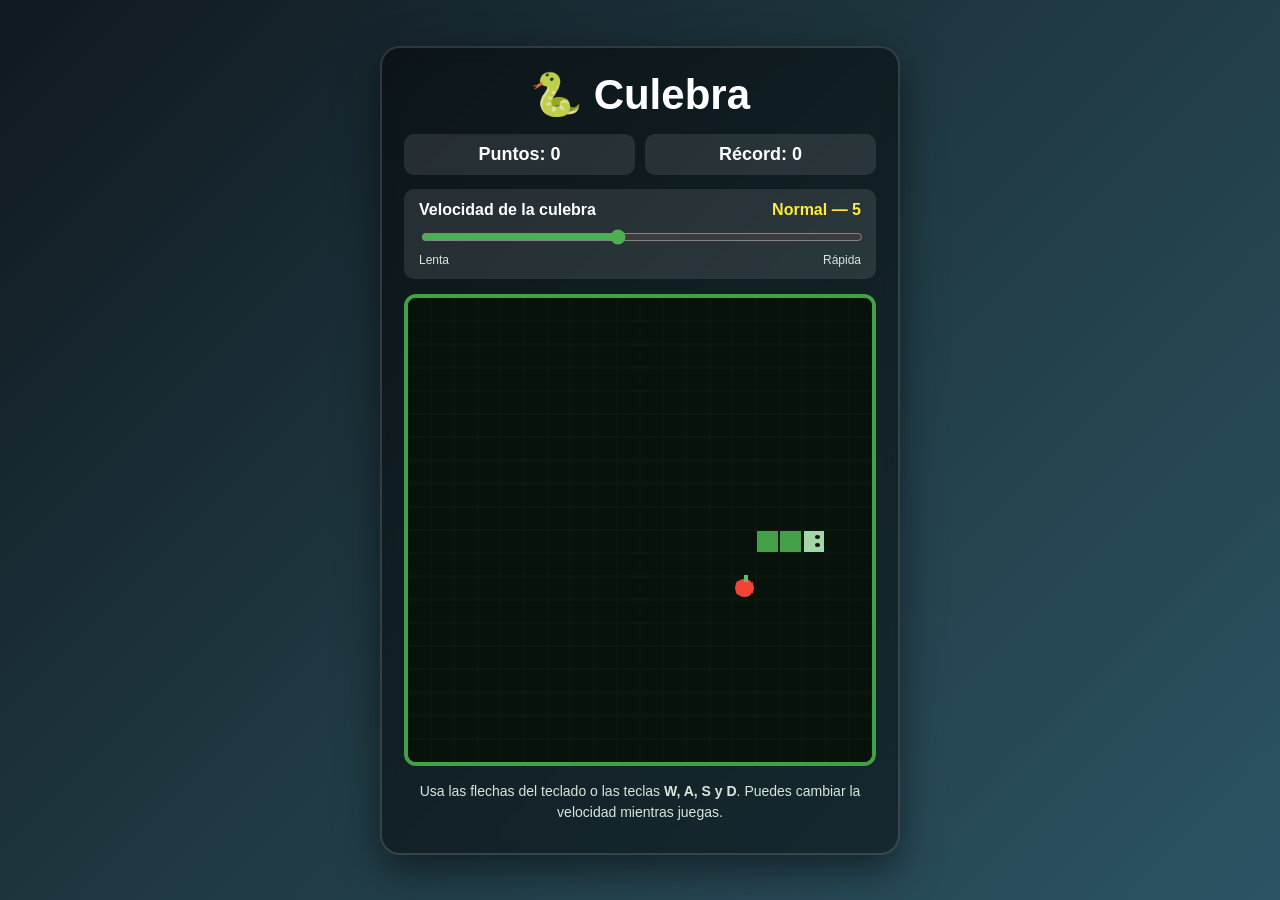
==== culebra/index.html @ 9e783296 "prueba2" ====
<!DOCTYPE html>
<html lang="es">
<head>
  <meta charset="UTF-8">
  <meta name="viewport" content="width=device-width, initial-scale=1.0">

  <title>Juego de la Culebra</title>

  <style>
    * {
      box-sizing: border-box;
    }

    body {
      margin: 0;
      min-height: 100vh;
      display: flex;
      justify-content: center;
      align-items: center;
      padding: 20px;
      font-family: Arial, Helvetica, sans-serif;
      color: white;
      background: linear-gradient(135deg, #101820, #203a43, #2c5364);
    }

    .juego {
      width: min(95vw, 520px);
      padding: 22px;
      text-align: center;
      background: rgba(0, 0, 0, 0.45);
      border: 2px solid rgba(255, 255, 255, 0.15);
      border-radius: 20px;
      box-shadow: 0 15px 40px rgba(0, 0, 0, 0.5);
      backdrop-filter: blur(8px);
    }

    h1 {
      margin: 0 0 15px;
      font-size: clamp(28px, 6vw, 42px);
    }

    .informacion {
      display: flex;
      justify-content: space-between;
      gap: 10px;
      margin-bottom: 14px;
    }

    .marcador {
      flex: 1;
      padding: 10px;
      font-size: 18px;
      font-weight: bold;
      background: rgba(255, 255, 255, 0.1);
      border-radius: 10px;
    }

    /* Control de velocidad */

    .control-velocidad {
      margin-bottom: 15px;
      padding: 12px 15px;
      text-align: left;
      background: rgba(255, 255, 255, 0.1);
      border-radius: 10px;
    }

    .control-velocidad label {
      display: flex;
      justify-content: space-between;
      margin-bottom: 8px;
      font-weight: bold;
    }

    #textoVelocidad {
      color: #ffeb3b;
    }

    #velocidad {
      width: 100%;
      cursor: pointer;
      accent-color: #4caf50;
    }

    .niveles-velocidad {
      display: flex;
      justify-content: space-between;
      margin-top: 4px;
      color: #d7e5db;
      font-size: 12px;
    }

    .tablero-contenedor {
      position: relative;
      width: 100%;
      aspect-ratio: 1 / 1;
    }

    canvas {
      width: 100%;
      height: 100%;
      display: block;
      background-color: #07120b;
      border: 4px solid #43a047;
      border-radius: 12px;
      image-rendering: pixelated;
      touch-action: none;
    }

    .mensaje {
      position: absolute;
      inset: 0;
      display: none;
      justify-content: center;
      align-items: center;
      flex-direction: column;
      padding: 20px;
      background: rgba(0, 0, 0, 0.8);
      border-radius: 12px;
    }

    .mensaje.visible {
      display: flex;
    }

    .mensaje h2 {
      margin: 0 0 8px;
      font-size: 34px;
      color: #ffeb3b;
    }

    .mensaje p {
      margin: 5px 0 18px;
      font-size: 18px;
    }

    button {
      border: none;
      border-radius: 10px;
      cursor: pointer;
      color: white;
      font-weight: bold;
      transition: transform 0.15s, background-color 0.15s;
    }

    button:active {
      transform: scale(0.94);
    }

    #botonReiniciar {
      padding: 12px 22px;
      font-size: 17px;
      background-color: #43a047;
    }

    #botonReiniciar:hover {
      background-color: #2e7d32;
    }

    .instrucciones {
      margin: 15px 0 8px;
      color: #d7e5db;
      font-size: 14px;
      line-height: 1.5;
    }

    .controles {
      width: 210px;
      margin: 15px auto 0;
      display: grid;
      grid-template-columns: repeat(3, 65px);
      grid-template-rows: repeat(2, 55px);
      gap: 7px;
      justify-content: center;
    }

    .control {
      font-size: 24px;
      background: rgba(255, 255, 255, 0.16);
      border: 1px solid rgba(255, 255, 255, 0.18);
      user-select: none;
      touch-action: manipulation;
    }

    .control:hover {
      background: rgba(255, 255, 255, 0.28);
    }

    .arriba {
      grid-column: 2;
      grid-row: 1;
    }

    .izquierda {
      grid-column: 1;
      grid-row: 2;
    }

    .abajo {
      grid-column: 2;
      grid-row: 2;
    }

    .derecha {
      grid-column: 3;
      grid-row: 2;
    }

    @media (min-width: 700px) {
      .controles {
        display: none;
      }
    }
  </style>
</head>

<body>

  <main class="juego">

    <h1>🐍 Culebra</h1>

    <section class="informacion">
      <div class="marcador">
        Puntos: <span id="puntos">0</span>
      </div>

      <div class="marcador">
        Récord: <span id="record">0</span>
      </div>
    </section>

    <!-- Control para modificar la velocidad -->

    <section class="control-velocidad">
      <label for="velocidad">
        <span>Velocidad de la culebra</span>
        <span id="textoVelocidad">Normal — 5</span>
      </label>

      <input
        type="range"
        id="velocidad"
        min="1"
        max="10"
        value="5"
        step="1"
      >

      <div class="niveles-velocidad">
        <span>Lenta</span>
        <span>Rápida</span>
      </div>
    </section>

    <div class="tablero-contenedor">

      <canvas id="tablero" width="400" height="400"></canvas>

      <div id="mensaje" class="mensaje">
        <h2>¡Perdiste!</h2>

        <p>
          Puntuación:
          <span id="puntosFinales">0</span>
        </p>

        <button id="botonReiniciar">
          Jugar de nuevo
        </button>
      </div>

    </div>

    <p class="instrucciones">
      Usa las flechas del teclado o las teclas
      <strong>W, A, S y D</strong>.
      Puedes cambiar la velocidad mientras juegas.
    </p>

    <section class="controles" aria-label="Controles táctiles">
      <button class="control arriba" data-direccion="arriba">▲</button>
      <button class="control izquierda" data-direccion="izquierda">◀</button>
      <button class="control abajo" data-direccion="abajo">▼</button>
      <button class="control derecha" data-direccion="derecha">▶</button>
    </section>

  </main>

  <script>
    "use strict";

    const canvas = document.getElementById("tablero");
    const contexto = canvas.getContext("2d");

    const elementoPuntos = document.getElementById("puntos");
    const elementoRecord = document.getElementById("record");
    const elementoMensaje = document.getElementById("mensaje");
    const elementoPuntosFinales =
      document.getElementById("puntosFinales");

    const botonReiniciar =
      document.getElementById("botonReiniciar");

    const controlVelocidad =
      document.getElementById("velocidad");

    const textoVelocidad =
      document.getElementById("textoVelocidad");

    const tamanoCelda = 20;
    const columnas = canvas.width / tamanoCelda;
    const filas = canvas.height / tamanoCelda;

    let culebra;
    let comida;
    let direccion;
    let siguienteDireccion;
    let puntos;
    let temporizador;
    let juegoTerminado;

    /*
      La velocidad se maneja mediante milisegundos.

      Más milisegundos = movimiento más lento.
      Menos milisegundos = movimiento más rápido.
    */

    let nivelVelocidad = Number(controlVelocidad.value);
    let velocidadActual = calcularVelocidad();

    let record =
      Number(localStorage.getItem("recordCulebra")) || 0;

    elementoRecord.textContent = record;

    function calcularVelocidad() {
      /*
        Nivel 1  = 230 milisegundos
        Nivel 5  = 150 milisegundos
        Nivel 10 = 50 milisegundos
      */

      return 250 - nivelVelocidad * 20;
    }

    function obtenerNombreVelocidad() {
      if (nivelVelocidad <= 3) {
        return "Lenta";
      }

      if (nivelVelocidad <= 6) {
        return "Normal";
      }

      if (nivelVelocidad <= 8) {
        return "Rápida";
      }

      return "Extrema";
    }

    function actualizarTextoVelocidad() {
      textoVelocidad.textContent =
        obtenerNombreVelocidad() + " — " + nivelVelocidad;
    }

    function iniciarJuego() {
      clearTimeout(temporizador);

      culebra = [
        { x: 10, y: 10 },
        { x: 9, y: 10 },
        { x: 8, y: 10 }
      ];

      direccion = { x: 1, y: 0 };
      siguienteDireccion = { x: 1, y: 0 };

      puntos = 0;
      juegoTerminado = false;

      velocidadActual = calcularVelocidad();

      elementoPuntos.textContent = puntos;
      elementoMensaje.classList.remove("visible");

      crearComida();
      dibujar();
      ejecutarJuego();
    }

    function ejecutarJuego() {
      if (juegoTerminado) {
        return;
      }

      actualizar();
      dibujar();

      temporizador = setTimeout(
        ejecutarJuego,
        velocidadActual
      );
    }

    function actualizar() {
      direccion = siguienteDireccion;

      const cabezaActual = culebra[0];

      const nuevaCabeza = {
        x: cabezaActual.x + direccion.x,
        y: cabezaActual.y + direccion.y
      };

      const chocaConPared =
        nuevaCabeza.x < 0 ||
        nuevaCabeza.x >= columnas ||
        nuevaCabeza.y < 0 ||
        nuevaCabeza.y >= filas;

      const chocaConsigoMisma = culebra.some(
        parte =>
          parte.x === nuevaCabeza.x &&
          parte.y === nuevaCabeza.y
      );

      if (chocaConPared || chocaConsigoMisma) {
        terminarJuego();
        return;
      }

      culebra.unshift(nuevaCabeza);

      const comio =
        nuevaCabeza.x === comida.x &&
        nuevaCabeza.y === comida.y;

      if (comio) {
        puntos++;
        elementoPuntos.textContent = puntos;

        actualizarRecord();
        crearComida();
      } else {
        culebra.pop();
      }
    }

    function crearComida() {
      let posicionValida = false;

      while (!posicionValida) {
        comida = {
          x: Math.floor(Math.random() * columnas),
          y: Math.floor(Math.random() * filas)
        };

        posicionValida = !culebra.some(
          parte =>
            parte.x === comida.x &&
            parte.y === comida.y
        );
      }
    }

    function dibujar() {
      dibujarFondo();
      dibujarComida();
      dibujarCulebra();
    }

    function dibujarFondo() {
      contexto.fillStyle = "#07120b";
      contexto.fillRect(
        0,
        0,
        canvas.width,
        canvas.height
      );

      contexto.strokeStyle =
        "rgba(255, 255, 255, 0.035)";

      contexto.lineWidth = 1;

      for (
        let x = 0;
        x <= canvas.width;
        x += tamanoCelda
      ) {
        contexto.beginPath();
        contexto.moveTo(x, 0);
        contexto.lineTo(x, canvas.height);
        contexto.stroke();
      }

      for (
        let y = 0;
        y <= canvas.height;
        y += tamanoCelda
      ) {
        contexto.beginPath();
        contexto.moveTo(0, y);
        contexto.lineTo(canvas.width, y);
        contexto.stroke();
      }
    }

    function dibujarCulebra() {
      culebra.forEach((parte, indice) => {
        contexto.fillStyle =
          indice === 0 ? "#a5d6a7" : "#43a047";

        contexto.fillRect(
          parte.x * tamanoCelda + 1,
          parte.y * tamanoCelda + 1,
          tamanoCelda - 2,
          tamanoCelda - 2
        );

        if (indice === 0) {
          dibujarOjos(parte);
        }
      });
    }

    function dibujarOjos(cabeza) {
      const baseX = cabeza.x * tamanoCelda;
      const baseY = cabeza.y * tamanoCelda;

      contexto.fillStyle = "#111";

      let ojo1 = { x: 6, y: 6 };
      let ojo2 = { x: 13, y: 6 };

      if (direccion.y === 1) {
        ojo1 = { x: 6, y: 13 };
        ojo2 = { x: 13, y: 13 };
      } else if (direccion.x === -1) {
        ojo1 = { x: 6, y: 6 };
        ojo2 = { x: 6, y: 13 };
      } else if (direccion.x === 1) {
        ojo1 = { x: 13, y: 6 };
        ojo2 = { x: 13, y: 13 };
      }

      contexto.beginPath();

      contexto.arc(
        baseX + ojo1.x,
        baseY + ojo1.y,
        2,
        0,
        Math.PI * 2
      );

      contexto.arc(
        baseX + ojo2.x,
        baseY + ojo2.y,
        2,
        0,
        Math.PI * 2
      );

      contexto.fill();
    }

    function dibujarComida() {
      const centroX =
        comida.x * tamanoCelda + tamanoCelda / 2;

      const centroY =
        comida.y * tamanoCelda + tamanoCelda / 2;

      contexto.fillStyle = "#f44336";
      contexto.beginPath();

      contexto.arc(
        centroX,
        centroY,
        tamanoCelda / 2.5,
        0,
        Math.PI * 2
      );

      contexto.fill();

      contexto.fillStyle = "#66bb6a";

      contexto.fillRect(
        centroX,
        centroY - 11,
        3,
        6
      );
    }

    function cambiarDireccion(nuevaDireccion) {
      const direccionContraria =
        nuevaDireccion.x === -direccion.x &&
        nuevaDireccion.y === -direccion.y;

      if (!direccionContraria) {
        siguienteDireccion = nuevaDireccion;
      }
    }

    function actualizarRecord() {
      if (puntos > record) {
        record = puntos;

        localStorage.setItem(
          "recordCulebra",
          record
        );

        elementoRecord.textContent = record;
      }
    }

    function terminarJuego() {
      juegoTerminado = true;

      clearTimeout(temporizador);

      elementoPuntosFinales.textContent = puntos;
      elementoMensaje.classList.add("visible");
    }

    /*
      Cambiar la velocidad utilizando el control deslizante.
      El cambio se aplica mientras la partida está activa.
    */

    controlVelocidad.addEventListener("input", () => {
      nivelVelocidad = Number(controlVelocidad.value);
      velocidadActual = calcularVelocidad();

      actualizarTextoVelocidad();
    });

    document.addEventListener("keydown", event => {
      const tecla = event.key.toLowerCase();

      const teclasControl = [
        "arrowup",
        "arrowdown",
        "arrowleft",
        "arrowright",
        "w",
        "a",
        "s",
        "d"
      ];

      if (teclasControl.includes(tecla)) {
        event.preventDefault();
      }

      switch (tecla) {
        case "arrowup":
        case "w":
          cambiarDireccion({ x: 0, y: -1 });
          break;

        case "arrowdown":
        case "s":
          cambiarDireccion({ x: 0, y: 1 });
          break;

        case "arrowleft":
        case "a":
          cambiarDireccion({ x: -1, y: 0 });
          break;

        case "arrowright":
        case "d":
          cambiarDireccion({ x: 1, y: 0 });
          break;

        case "enter":
          if (juegoTerminado) {
            iniciarJuego();
          }
          break;
      }
    });

    document
      .querySelectorAll(".control")
      .forEach(boton => {
        boton.addEventListener("pointerdown", () => {
          const direccionBoton =
            boton.dataset.direccion;

          const direcciones = {
            arriba: { x: 0, y: -1 },
            abajo: { x: 0, y: 1 },
            izquierda: { x: -1, y: 0 },
            derecha: { x: 1, y: 0 }
          };

          cambiarDireccion(
            direcciones[direccionBoton]
          );
        });
      });

    botonReiniciar.addEventListener(
      "click",
      iniciarJuego
    );

    actualizarTextoVelocidad();
    iniciarJuego();
  </script>

</body>
</html>
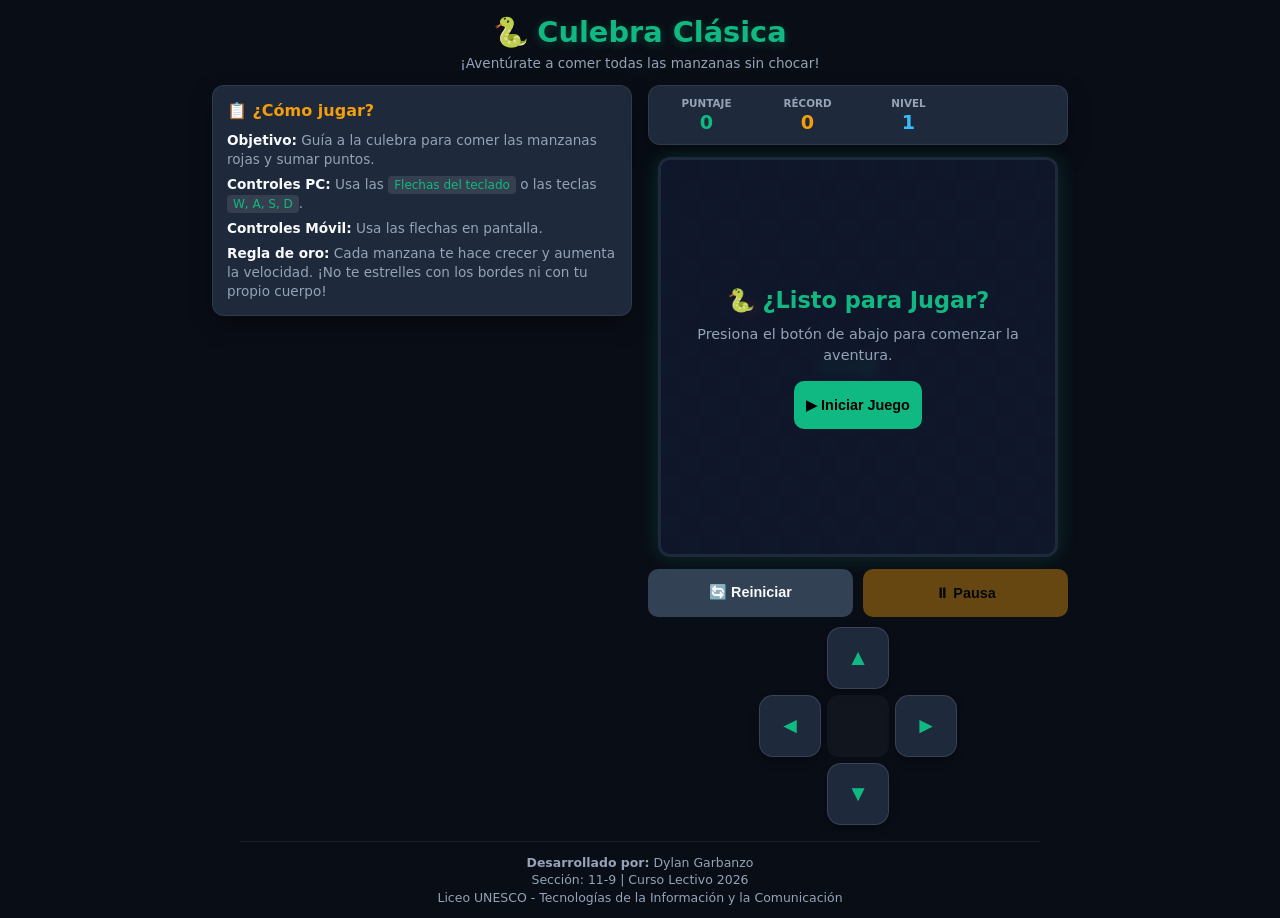
==== commit d6dc3929: "update juegos" ====
--- a/culebra/index.html
+++ b/culebra/index.html
@@ -1,722 +1,100 @@
 <!DOCTYPE html>
 <html lang="es">
 <head>
-  <meta charset="UTF-8">
-  <meta name="viewport" content="width=device-width, initial-scale=1.0">
-
-  <title>Juego de la Culebra</title>
-
-  <style>
-    * {
-      box-sizing: border-box;
-    }
-
-    body {
-      margin: 0;
-      min-height: 100vh;
-      display: flex;
-      justify-content: center;
-      align-items: center;
-      padding: 20px;
-      font-family: Arial, Helvetica, sans-serif;
-      color: white;
-      background: linear-gradient(135deg, #101820, #203a43, #2c5364);
-    }
-
-    .juego {
-      width: min(95vw, 520px);
-      padding: 22px;
-      text-align: center;
-      background: rgba(0, 0, 0, 0.45);
-      border: 2px solid rgba(255, 255, 255, 0.15);
-      border-radius: 20px;
-      box-shadow: 0 15px 40px rgba(0, 0, 0, 0.5);
-      backdrop-filter: blur(8px);
-    }
-
-    h1 {
-      margin: 0 0 15px;
-      font-size: clamp(28px, 6vw, 42px);
-    }
-
-    .informacion {
-      display: flex;
-      justify-content: space-between;
-      gap: 10px;
-      margin-bottom: 14px;
-    }
-
-    .marcador {
-      flex: 1;
-      padding: 10px;
-      font-size: 18px;
-      font-weight: bold;
-      background: rgba(255, 255, 255, 0.1);
-      border-radius: 10px;
-    }
-
-    /* Control de velocidad */
-
-    .control-velocidad {
-      margin-bottom: 15px;
-      padding: 12px 15px;
-      text-align: left;
-      background: rgba(255, 255, 255, 0.1);
-      border-radius: 10px;
-    }
-
-    .control-velocidad label {
-      display: flex;
-      justify-content: space-between;
-      margin-bottom: 8px;
-      font-weight: bold;
-    }
-
-    #textoVelocidad {
-      color: #ffeb3b;
-    }
-
-    #velocidad {
-      width: 100%;
-      cursor: pointer;
-      accent-color: #4caf50;
-    }
-
-    .niveles-velocidad {
-      display: flex;
-      justify-content: space-between;
-      margin-top: 4px;
-      color: #d7e5db;
-      font-size: 12px;
-    }
-
-    .tablero-contenedor {
-      position: relative;
-      width: 100%;
-      aspect-ratio: 1 / 1;
-    }
-
-    canvas {
-      width: 100%;
-      height: 100%;
-      display: block;
-      background-color: #07120b;
-      border: 4px solid #43a047;
-      border-radius: 12px;
-      image-rendering: pixelated;
-      touch-action: none;
-    }
-
-    .mensaje {
-      position: absolute;
-      inset: 0;
-      display: none;
-      justify-content: center;
-      align-items: center;
-      flex-direction: column;
-      padding: 20px;
-      background: rgba(0, 0, 0, 0.8);
-      border-radius: 12px;
-    }
-
-    .mensaje.visible {
-      display: flex;
-    }
-
-    .mensaje h2 {
-      margin: 0 0 8px;
-      font-size: 34px;
-      color: #ffeb3b;
-    }
-
-    .mensaje p {
-      margin: 5px 0 18px;
-      font-size: 18px;
-    }
-
-    button {
-      border: none;
-      border-radius: 10px;
-      cursor: pointer;
-      color: white;
-      font-weight: bold;
-      transition: transform 0.15s, background-color 0.15s;
-    }
-
-    button:active {
-      transform: scale(0.94);
-    }
-
-    #botonReiniciar {
-      padding: 12px 22px;
-      font-size: 17px;
-      background-color: #43a047;
-    }
-
-    #botonReiniciar:hover {
-      background-color: #2e7d32;
-    }
-
-    .instrucciones {
-      margin: 15px 0 8px;
-      color: #d7e5db;
-      font-size: 14px;
-      line-height: 1.5;
-    }
-
-    .controles {
-      width: 210px;
-      margin: 15px auto 0;
-      display: grid;
-      grid-template-columns: repeat(3, 65px);
-      grid-template-rows: repeat(2, 55px);
-      gap: 7px;
-      justify-content: center;
-    }
-
-    .control {
-      font-size: 24px;
-      background: rgba(255, 255, 255, 0.16);
-      border: 1px solid rgba(255, 255, 255, 0.18);
-      user-select: none;
-      touch-action: manipulation;
-    }
-
-    .control:hover {
-      background: rgba(255, 255, 255, 0.28);
-    }
-
-    .arriba {
-      grid-column: 2;
-      grid-row: 1;
-    }
-
-    .izquierda {
-      grid-column: 1;
-      grid-row: 2;
-    }
-
-    .abajo {
-      grid-column: 2;
-      grid-row: 2;
-    }
-
-    .derecha {
-      grid-column: 3;
-      grid-row: 2;
-    }
-
-    @media (min-width: 700px) {
-      .controles {
-        display: none;
-      }
-    }
-  </style>
+    <meta charset="UTF-8">
+    <meta name="viewport" content="width=device-width, initial-scale=1.0">
+    <meta name="description" content="Juego interactivo de la culebra (Snake) dinámico, animado y adaptable para computadora y móvil.">
+    <meta name="author" content="Nombre Completo del Estudiante">
+    <meta name="theme-color" content="#10b981">
+    <title>Culebra Clásica - Juego Interactivo</title>
+    <link rel="stylesheet" href="./css/styles.css">
+    <script src="./js/app.js" defer></script>
 </head>
-
 <body>
 
-  <main class="juego">
+    <!-- Encabezado del Juego -->
+    <header class="main-header">
+        <div class="logo-container">
+            <span class="snake-icon">🐍</span>
+            <h1>Culebra Clásica</h1>
+        </div>
+        <p class="subtitle">¡Aventúrate a comer todas las manzanas sin chocar!</p>
+    </header>
 
-    <h1>🐍 Culebra</h1>
+    <!-- Contenido Principal -->
+    <main class="main-container">
 
-    <section class="informacion">
-      <div class="marcador">
-        Puntos: <span id="puntos">0</span>
-      </div>
+        <!-- Área de Instrucciones -->
+        <section class="instructions-card" aria-labelledby="inst-title">
+            <h2 id="inst-title">📋 ¿Cómo jugar?</h2>
+            <ul>
+                <li><strong>Objetivo:</strong> Guía a la culebra para comer las manzanas rojas y sumar puntos.</li>
+                <li><strong>Controles PC:</strong> Usa las <span>Flechas del teclado</span> o las teclas <span>W, A, S, D</span>.</li>
+                <li><strong>Controles Móvil:</strong> Usa las flechas en pantalla.</li>
+                <li><strong>Regla de oro:</strong> Cada manzana te hace crecer y aumenta la velocidad. ¡No te estrelles con los bordes ni con tu propio cuerpo!</li>
+            </ul>
+        </section>
 
-      <div class="marcador">
-        Récord: <span id="record">0</span>
-      </div>
-    </section>
+        <!-- Área Principal del Juego y Marcador -->
+        <section class="game-wrapper">
+            <!-- Información de Estado (Marcador) -->
+            <div class="scoreboard">
+                <div class="score-box">
+                    <span class="score-label">Puntaje</span>
+                    <span id="current-score" class="score-value">0</span>
+                </div>
+                <div class="score-box">
+                    <span class="score-label">Récord</span>
+                    <span id="high-score" class="score-value">0</span>
+                </div>
+                <div class="score-box">
+                    <span class="score-label">Nivel</span>
+                    <span id="current-level" class="score-value">1</span>
+                </div>
+            </div>
 
-    <!-- Control para modificar la velocidad -->
+            <!-- Tablero de Juego (Canvas) -->
+            <div class="canvas-container">
+                <canvas id="gameCanvas" width="400" height="400"></canvas>
+                
+                <!-- Overlay de Pantalla (Bienvenida / Pausa / Game Over) -->
+                <div id="game-overlay" class="overlay active">
+                    <div class="overlay-content">
+                        <h2 id="overlay-title">🐍 ¿Listo para Jugar?</h2>
+                        <p id="overlay-message">Presiona el botón de abajo para comenzar la aventura.</p>
+                        <button id="btn-start" class="btn btn-primary">▶ Iniciar Juego</button>
+                    </div>
+                </div>
+            </div>
 
-    <section class="control-velocidad">
-      <label for="velocidad">
-        <span>Velocidad de la culebra</span>
-        <span id="textoVelocidad">Normal — 5</span>
-      </label>
+            <!-- Panel de Controles e Interacción -->
+            <div class="controls-panel">
+                <div class="action-buttons">
+                    <button id="btn-restart" class="btn btn-secondary">🔄 Reiniciar</button>
+                    <button id="btn-pause" class="btn btn-accent" disabled>⏸ Pausa</button>
+                </div>
 
-      <input
-        type="range"
-        id="velocidad"
-        min="1"
-        max="10"
-        value="5"
-        step="1"
-      >
+                <!-- D-Pad para Dispositivos Táctiles / Móviles -->
+                <div class="dpad-container" aria-label="Controles táctiles">
+                    <button id="btn-up" class="dpad-btn up" aria-label="Mover Arriba">▲</button>
+                    <div class="dpad-middle">
+                        <button id="btn-left" class="dpad-btn left" aria-label="Mover Izquierda">◄</button>
+                        <div class="dpad-center"></div>
+                        <button id="btn-right" class="dpad-btn right" aria-label="Mover Derecha">►</button>
+                    </div>
+                    <button id="btn-down" class="dpad-btn down" aria-label="Mover Abajo">▼</button>
+                </div>
+            </div>
+        </section>
 
-      <div class="niveles-velocidad">
-        <span>Lenta</span>
-        <span>Rápida</span>
-      </div>
-    </section>
+    </main>
 
-    <div class="tablero-contenedor">
-
-      <canvas id="tablero" width="400" height="400"></canvas>
-
-      <div id="mensaje" class="mensaje">
-        <h2>¡Perdiste!</h2>
-
-        <p>
-          Puntuación:
-          <span id="puntosFinales">0</span>
-        </p>
-
-        <button id="botonReiniciar">
-          Jugar de nuevo
-        </button>
-      </div>
-
-    </div>
-
-    <p class="instrucciones">
-      Usa las flechas del teclado o las teclas
-      <strong>W, A, S y D</strong>.
-      Puedes cambiar la velocidad mientras juegas.
-    </p>
-
-    <section class="controles" aria-label="Controles táctiles">
-      <button class="control arriba" data-direccion="arriba">▲</button>
-      <button class="control izquierda" data-direccion="izquierda">◀</button>
-      <button class="control abajo" data-direccion="abajo">▼</button>
-      <button class="control derecha" data-direccion="derecha">▶</button>
-    </section>
-
-  </main>
-
-  <script>
-    "use strict";
-
-    const canvas = document.getElementById("tablero");
-    const contexto = canvas.getContext("2d");
-
-    const elementoPuntos = document.getElementById("puntos");
-    const elementoRecord = document.getElementById("record");
-    const elementoMensaje = document.getElementById("mensaje");
-    const elementoPuntosFinales =
-      document.getElementById("puntosFinales");
-
-    const botonReiniciar =
-      document.getElementById("botonReiniciar");
-
-    const controlVelocidad =
-      document.getElementById("velocidad");
-
-    const textoVelocidad =
-      document.getElementById("textoVelocidad");
-
-    const tamanoCelda = 20;
-    const columnas = canvas.width / tamanoCelda;
-    const filas = canvas.height / tamanoCelda;
-
-    let culebra;
-    let comida;
-    let direccion;
-    let siguienteDireccion;
-    let puntos;
-    let temporizador;
-    let juegoTerminado;
-
-    /*
-      La velocidad se maneja mediante milisegundos.
-
-      Más milisegundos = movimiento más lento.
-      Menos milisegundos = movimiento más rápido.
-    */
-
-    let nivelVelocidad = Number(controlVelocidad.value);
-    let velocidadActual = calcularVelocidad();
-
-    let record =
-      Number(localStorage.getItem("recordCulebra")) || 0;
-
-    elementoRecord.textContent = record;
-
-    function calcularVelocidad() {
-      /*
-        Nivel 1  = 230 milisegundos
-        Nivel 5  = 150 milisegundos
-        Nivel 10 = 50 milisegundos
-      */
-
-      return 250 - nivelVelocidad * 20;
-    }
-
-    function obtenerNombreVelocidad() {
-      if (nivelVelocidad <= 3) {
-        return "Lenta";
-      }
-
-      if (nivelVelocidad <= 6) {
-        return "Normal";
-      }
-
-      if (nivelVelocidad <= 8) {
-        return "Rápida";
-      }
-
-      return "Extrema";
-    }
-
-    function actualizarTextoVelocidad() {
-      textoVelocidad.textContent =
-        obtenerNombreVelocidad() + " — " + nivelVelocidad;
-    }
-
-    function iniciarJuego() {
-      clearTimeout(temporizador);
-
-      culebra = [
-        { x: 10, y: 10 },
-        { x: 9, y: 10 },
-        { x: 8, y: 10 }
-      ];
-
-      direccion = { x: 1, y: 0 };
-      siguienteDireccion = { x: 1, y: 0 };
-
-      puntos = 0;
-      juegoTerminado = false;
-
-      velocidadActual = calcularVelocidad();
-
-      elementoPuntos.textContent = puntos;
-      elementoMensaje.classList.remove("visible");
-
-      crearComida();
-      dibujar();
-      ejecutarJuego();
-    }
-
-    function ejecutarJuego() {
-      if (juegoTerminado) {
-        return;
-      }
-
-      actualizar();
-      dibujar();
-
-      temporizador = setTimeout(
-        ejecutarJuego,
-        velocidadActual
-      );
-    }
-
-    function actualizar() {
-      direccion = siguienteDireccion;
-
-      const cabezaActual = culebra[0];
-
-      const nuevaCabeza = {
-        x: cabezaActual.x + direccion.x,
-        y: cabezaActual.y + direccion.y
-      };
-
-      const chocaConPared =
-        nuevaCabeza.x < 0 ||
-        nuevaCabeza.x >= columnas ||
-        nuevaCabeza.y < 0 ||
-        nuevaCabeza.y >= filas;
-
-      const chocaConsigoMisma = culebra.some(
-        parte =>
-          parte.x === nuevaCabeza.x &&
-          parte.y === nuevaCabeza.y
-      );
-
-      if (chocaConPared || chocaConsigoMisma) {
-        terminarJuego();
-        return;
-      }
-
-      culebra.unshift(nuevaCabeza);
-
-      const comio =
-        nuevaCabeza.x === comida.x &&
-        nuevaCabeza.y === comida.y;
-
-      if (comio) {
-        puntos++;
-        elementoPuntos.textContent = puntos;
-
-        actualizarRecord();
-        crearComida();
-      } else {
-        culebra.pop();
-      }
-    }
-
-    function crearComida() {
-      let posicionValida = false;
-
-      while (!posicionValida) {
-        comida = {
-          x: Math.floor(Math.random() * columnas),
-          y: Math.floor(Math.random() * filas)
-        };
-
-        posicionValida = !culebra.some(
-          parte =>
-            parte.x === comida.x &&
-            parte.y === comida.y
-        );
-      }
-    }
-
-    function dibujar() {
-      dibujarFondo();
-      dibujarComida();
-      dibujarCulebra();
-    }
-
-    function dibujarFondo() {
-      contexto.fillStyle = "#07120b";
-      contexto.fillRect(
-        0,
-        0,
-        canvas.width,
-        canvas.height
-      );
-
-      contexto.strokeStyle =
-        "rgba(255, 255, 255, 0.035)";
-
-      contexto.lineWidth = 1;
-
-      for (
-        let x = 0;
-        x <= canvas.width;
-        x += tamanoCelda
-      ) {
-        contexto.beginPath();
-        contexto.moveTo(x, 0);
-        contexto.lineTo(x, canvas.height);
-        contexto.stroke();
-      }
-
-      for (
-        let y = 0;
-        y <= canvas.height;
-        y += tamanoCelda
-      ) {
-        contexto.beginPath();
-        contexto.moveTo(0, y);
-        contexto.lineTo(canvas.width, y);
-        contexto.stroke();
-      }
-    }
-
-    function dibujarCulebra() {
-      culebra.forEach((parte, indice) => {
-        contexto.fillStyle =
-          indice === 0 ? "#a5d6a7" : "#43a047";
-
-        contexto.fillRect(
-          parte.x * tamanoCelda + 1,
-          parte.y * tamanoCelda + 1,
-          tamanoCelda - 2,
-          tamanoCelda - 2
-        );
-
-        if (indice === 0) {
-          dibujarOjos(parte);
-        }
-      });
-    }
-
-    function dibujarOjos(cabeza) {
-      const baseX = cabeza.x * tamanoCelda;
-      const baseY = cabeza.y * tamanoCelda;
-
-      contexto.fillStyle = "#111";
-
-      let ojo1 = { x: 6, y: 6 };
-      let ojo2 = { x: 13, y: 6 };
-
-      if (direccion.y === 1) {
-        ojo1 = { x: 6, y: 13 };
-        ojo2 = { x: 13, y: 13 };
-      } else if (direccion.x === -1) {
-        ojo1 = { x: 6, y: 6 };
-        ojo2 = { x: 6, y: 13 };
-      } else if (direccion.x === 1) {
-        ojo1 = { x: 13, y: 6 };
-        ojo2 = { x: 13, y: 13 };
-      }
-
-      contexto.beginPath();
-
-      contexto.arc(
-        baseX + ojo1.x,
-        baseY + ojo1.y,
-        2,
-        0,
-        Math.PI * 2
-      );
-
-      contexto.arc(
-        baseX + ojo2.x,
-        baseY + ojo2.y,
-        2,
-        0,
-        Math.PI * 2
-      );
-
-      contexto.fill();
-    }
-
-    function dibujarComida() {
-      const centroX =
-        comida.x * tamanoCelda + tamanoCelda / 2;
-
-      const centroY =
-        comida.y * tamanoCelda + tamanoCelda / 2;
-
-      contexto.fillStyle = "#f44336";
-      contexto.beginPath();
-
-      contexto.arc(
-        centroX,
-        centroY,
-        tamanoCelda / 2.5,
-        0,
-        Math.PI * 2
-      );
-
-      contexto.fill();
-
-      contexto.fillStyle = "#66bb6a";
-
-      contexto.fillRect(
-        centroX,
-        centroY - 11,
-        3,
-        6
-      );
-    }
-
-    function cambiarDireccion(nuevaDireccion) {
-      const direccionContraria =
-        nuevaDireccion.x === -direccion.x &&
-        nuevaDireccion.y === -direccion.y;
-
-      if (!direccionContraria) {
-        siguienteDireccion = nuevaDireccion;
-      }
-    }
-
-    function actualizarRecord() {
-      if (puntos > record) {
-        record = puntos;
-
-        localStorage.setItem(
-          "recordCulebra",
-          record
-        );
-
-        elementoRecord.textContent = record;
-      }
-    }
-
-    function terminarJuego() {
-      juegoTerminado = true;
-
-      clearTimeout(temporizador);
-
-      elementoPuntosFinales.textContent = puntos;
-      elementoMensaje.classList.add("visible");
-    }
-
-    /*
-      Cambiar la velocidad utilizando el control deslizante.
-      El cambio se aplica mientras la partida está activa.
-    */
-
-    controlVelocidad.addEventListener("input", () => {
-      nivelVelocidad = Number(controlVelocidad.value);
-      velocidadActual = calcularVelocidad();
-
-      actualizarTextoVelocidad();
-    });
-
-    document.addEventListener("keydown", event => {
-      const tecla = event.key.toLowerCase();
-
-      const teclasControl = [
-        "arrowup",
-        "arrowdown",
-        "arrowleft",
-        "arrowright",
-        "w",
-        "a",
-        "s",
-        "d"
-      ];
-
-      if (teclasControl.includes(tecla)) {
-        event.preventDefault();
-      }
-
-      switch (tecla) {
-        case "arrowup":
-        case "w":
-          cambiarDireccion({ x: 0, y: -1 });
-          break;
-
-        case "arrowdown":
-        case "s":
-          cambiarDireccion({ x: 0, y: 1 });
-          break;
-
-        case "arrowleft":
-        case "a":
-          cambiarDireccion({ x: -1, y: 0 });
-          break;
-
-        case "arrowright":
-        case "d":
-          cambiarDireccion({ x: 1, y: 0 });
-          break;
-
-        case "enter":
-          if (juegoTerminado) {
-            iniciarJuego();
-          }
-          break;
-      }
-    });
-
-    document
-      .querySelectorAll(".control")
-      .forEach(boton => {
-        boton.addEventListener("pointerdown", () => {
-          const direccionBoton =
-            boton.dataset.direccion;
-
-          const direcciones = {
-            arriba: { x: 0, y: -1 },
-            abajo: { x: 0, y: 1 },
-            izquierda: { x: -1, y: 0 },
-            derecha: { x: 1, y: 0 }
-          };
-
-          cambiarDireccion(
-            direcciones[direccionBoton]
-          );
-        });
-      });
-
-    botonReiniciar.addEventListener(
-      "click",
-      iniciarJuego
-    );
-
-    actualizarTextoVelocidad();
-    iniciarJuego();
-  </script>
+    <!-- Pie de Página -->
+    <footer class="main-footer">
+        <p><strong>Desarrollado por:</strong> Dylan Garbanzo </p>
+        <p>Sección: 11-9 | Curso Lectivo 2026</p>
+        <p>Liceo UNESCO - Tecnologías de la Información y la Comunicación</p>
+    </footer>
 
 </body>
 </html>
--- a/culebra/css/styles.css
+++ b/culebra/css/styles.css
@@ -0,0 +1,361 @@
+/* ==========================================================================
+   VARIABLES CSS - TEORÍA DEL COLOR (Elegante y Alto Contraste)
+   ========================================================================== */
+:root {
+    --color-principal: #10b981;   /* Verde Esmeralda Vibrante */
+    --color-secundario: #0f172a;  /* Oscuro Elegante */
+    --color-acento: #f59e0b;      /* Ámbar / Dorado */
+    --color-fondo: #090d16;       /* Fondo Oscuro Antirreflejo */
+    --color-card-bg: #1e293b;    /* Fondo de Contenedores */
+    --color-texto: #f8fafc;       /* Texto Claro Accesible */
+    --color-texto-mutado: #94a3b8;/* Texto Secundario */
+
+    --color-tablero-1: #1a2332;   /* Cuadrícula Clara */
+    --color-tablero-2: #141c2b;   /* Cuadrícula Oscura */
+    
+    --fuente-principal: 'Segoe UI', system-ui, -apple-system, sans-serif;
+    --borde-radio: 12px;
+    --sombra-box: 0 10px 25px -5px rgba(0, 0, 0, 0.5);
+}
+
+/* Base y Prevención de Gestos Extraños en Pantalla Móvil */
+*, *::before, *::after {
+    box-sizing: border-box;
+    margin: 0;
+    padding: 0;
+}
+
+html, body {
+    touch-action: manipulation;
+    overscroll-behavior: none; /* Evita recargar la página al deslizar verticalmente */
+}
+
+body {
+    background-color: var(--color-fondo);
+    color: var(--color-texto);
+    font-family: var(--fuente-principal);
+    font-size: 16px;
+    line-height: 1.4;
+    min-height: 100vh;
+    display: flex;
+    flex-direction: column;
+    align-items: center;
+    padding: 12px;
+    -webkit-tap-highlight-color: transparent; /* Elimina recuadro gris al presionar en iOS/Android */
+}
+
+/* ENCABEZADO COMPACTO */
+.main-header {
+    text-align: center;
+    margin-bottom: 12px;
+    width: 100%;
+    max-width: 800px;
+}
+
+.logo-container {
+    display: flex;
+    align-items: center;
+    justify-content: center;
+    gap: 8px;
+}
+
+.snake-icon {
+    font-size: 1.8rem;
+    animation: pulse 2s infinite ease-in-out;
+}
+
+.main-header h1 {
+    font-size: 1.8rem;
+    color: var(--color-principal);
+    text-shadow: 0 2px 10px rgba(16, 185, 129, 0.3);
+}
+
+.subtitle {
+    color: var(--color-texto-mutado);
+    font-size: 0.85rem;
+    margin-top: 2px;
+}
+
+/* LAYOUT PRINCIPAL */
+.main-container {
+    width: 100%;
+    max-width: 900px;
+    display: flex;
+    flex-direction: column;
+    gap: 16px;
+    align-items: center;
+}
+
+@media (min-width: 768px) {
+    .main-container {
+        flex-direction: row;
+        align-items: flex-start;
+        justify-content: center;
+    }
+}
+
+/* Tarjeta de Instrucciones */
+.instructions-card {
+    background-color: var(--color-card-bg);
+    padding: 14px;
+    border-radius: var(--borde-radio);
+    border: 1px solid rgba(255, 255, 255, 0.08);
+    box-shadow: var(--sombra-box);
+    width: 100%;
+    max-width: 420px;
+}
+
+.instructions-card h2 {
+    font-size: 1rem;
+    color: var(--color-acento);
+    margin-bottom: 8px;
+}
+
+.instructions-card ul {
+    list-style: none;
+    display: flex;
+    flex-direction: column;
+    gap: 6px;
+}
+
+.instructions-card li {
+    font-size: 0.85rem;
+    color: var(--color-texto-mutado);
+}
+
+.instructions-card strong {
+    color: var(--color-texto);
+}
+
+.instructions-card span {
+    background: rgba(255, 255, 255, 0.1);
+    padding: 2px 6px;
+    border-radius: 4px;
+    font-size: 0.75rem;
+    color: var(--color-principal);
+}
+
+/* ÁREA DE JUEGO */
+.game-wrapper {
+    display: flex;
+    flex-direction: column;
+    align-items: center;
+    gap: 12px;
+    width: 100%;
+    max-width: 420px;
+}
+
+/* MARCADOR EN GRID DE 4 COLUMNAS (Muestra Nivel y Objetivo) */
+.scoreboard {
+    display: grid;
+    grid-template-columns: repeat(4, 1fr);
+    gap: 6px;
+    width: 100%;
+    background-color: var(--color-card-bg);
+    padding: 10px;
+    border-radius: var(--borde-radio);
+    border: 1px solid rgba(255, 255, 255, 0.08);
+    box-shadow: var(--sombra-box);
+    text-align: center;
+}
+
+.score-box {
+    display: flex;
+    flex-direction: column;
+    align-items: center;
+}
+
+.score-label {
+    font-size: 0.65rem;
+    text-transform: uppercase;
+    color: var(--color-texto-mutado);
+    font-weight: 700;
+}
+
+.score-value {
+    font-size: 1.2rem;
+    font-weight: bold;
+    color: var(--color-principal);
+    line-height: 1.2;
+}
+
+#high-score { color: var(--color-acento); }
+#current-level { color: #38bdf8; }
+#apples-left { color: #f43f5e; }
+
+/* CANVAS Y CONTENEDOR TÁCTIL */
+.canvas-container {
+    position: relative;
+    width: 100%;
+    max-width: 400px;
+    aspect-ratio: 1 / 1;
+    border-radius: var(--borde-radio);
+    overflow: hidden;
+    box-shadow: 0 0 20px rgba(16, 185, 129, 0.2);
+    border: 3px solid var(--color-card-bg);
+    touch-action: none; /* Inhabilita gestos de navegador para captura fluida de Swipe */
+}
+
+#gameCanvas {
+    width: 100%;
+    height: 100%;
+    display: block;
+    background-color: var(--color-tablero-1);
+}
+
+/* OVERLAY DE MENÚS Y OVERLAYS */
+.overlay {
+    position: absolute;
+    top: 0; left: 0;
+    width: 100%; height: 100%;
+    background-color: rgba(15, 23, 42, 0.94);
+    backdrop-filter: blur(4px);
+    display: flex;
+    justify-content: center;
+    align-items: center;
+    padding: 20px;
+    text-align: center;
+    opacity: 0;
+    pointer-events: none;
+    transition: opacity 0.3s ease;
+}
+
+.overlay.active {
+    opacity: 1;
+    pointer-events: auto;
+}
+
+.overlay-content h2 {
+    font-size: 1.4rem;
+    color: var(--color-principal);
+    margin-bottom: 8px;
+}
+
+.overlay-content p {
+    color: var(--color-texto-mutado);
+    margin-bottom: 16px;
+    font-size: 0.9rem;
+}
+
+/* BANNER FLOTANTE DE SUBIDA DE NIVEL */
+.level-banner {
+    position: absolute;
+    top: 50%; left: 50%;
+    transform: translate(-50%, -50%) scale(0.8);
+    background: rgba(16, 185, 129, 0.95);
+    color: #000;
+    padding: 10px 20px;
+    border-radius: 30px;
+    font-size: 1.3rem;
+    font-weight: 800;
+    box-shadow: 0 10px 30px rgba(0,0,0,0.5);
+    pointer-events: none;
+    opacity: 0;
+    transition: all 0.3s cubic-bezier(0.175, 0.885, 0.32, 1.275);
+    z-index: 5;
+}
+
+.level-banner.show {
+    opacity: 1;
+    transform: translate(-50%, -50%) scale(1.1);
+}
+
+/* PANEL DE CONTROLES TÁCTILES MÓVILES ERGONÓMICOS */
+.controls-panel {
+    width: 100%;
+    display: flex;
+    flex-direction: column;
+    gap: 10px;
+    align-items: center;
+}
+
+.action-buttons {
+    display: flex;
+    gap: 10px;
+    width: 100%;
+}
+
+.btn {
+    flex: 1;
+    padding: 12px;
+    border: none;
+    border-radius: 10px;
+    font-size: 0.9rem;
+    font-weight: bold;
+    cursor: pointer;
+    min-height: 48px; /* Tamaño táctil mínimo recomendado por Google UX */
+    user-select: none;
+    display: inline-flex;
+    justify-content: center;
+    align-items: center;
+}
+
+.btn:disabled { opacity: 0.4; cursor: not-allowed; }
+.btn:active:not(:disabled) { transform: scale(0.96); }
+
+.btn-primary { background-color: var(--color-principal); color: #000; }
+.btn-secondary { background-color: #334155; color: var(--color-texto); }
+.btn-accent { background-color: var(--color-acento); color: #000; }
+
+/* D-PAD TÁCTIL GRANDE Y CÓMODO PARA EL PULGAR */
+.dpad-container {
+    display: flex;
+    flex-direction: column;
+    align-items: center;
+    gap: 6px;
+    user-select: none;
+}
+
+.dpad-middle {
+    display: flex;
+    gap: 6px;
+    align-items: center;
+}
+
+.dpad-center {
+    width: 62px;
+    height: 62px;
+    background-color: rgba(255, 255, 255, 0.03);
+    border-radius: 12px;
+}
+
+.dpad-btn {
+    width: 62px;
+    height: 62px;
+    background-color: var(--color-card-bg);
+    color: var(--color-principal);
+    border: 1.5px solid rgba(255, 255, 255, 0.12);
+    border-radius: 14px;
+    font-size: 1.4rem;
+    font-weight: bold;
+    cursor: pointer;
+    user-select: none;
+    touch-action: manipulation;
+    display: flex;
+    align-items: center;
+    justify-content: center;
+    box-shadow: 0 4px 10px rgba(0,0,0,0.3);
+}
+
+.dpad-btn:active {
+    background-color: var(--color-principal);
+    color: #090d16;
+    transform: scale(0.92);
+}
+
+/* PIE DE PÁGINA */
+.main-footer {
+    margin-top: 16px;
+    text-align: center;
+    color: var(--color-texto-mutado);
+    font-size: 0.78rem;
+    border-top: 1px solid rgba(255, 255, 255, 0.08);
+    padding-top: 12px;
+    width: 100%;
+    max-width: 800px;
+}
+
+@keyframes pulse {
+    0%, 100% { transform: scale(1); }
+    50% { transform: scale(1.1); }
+}
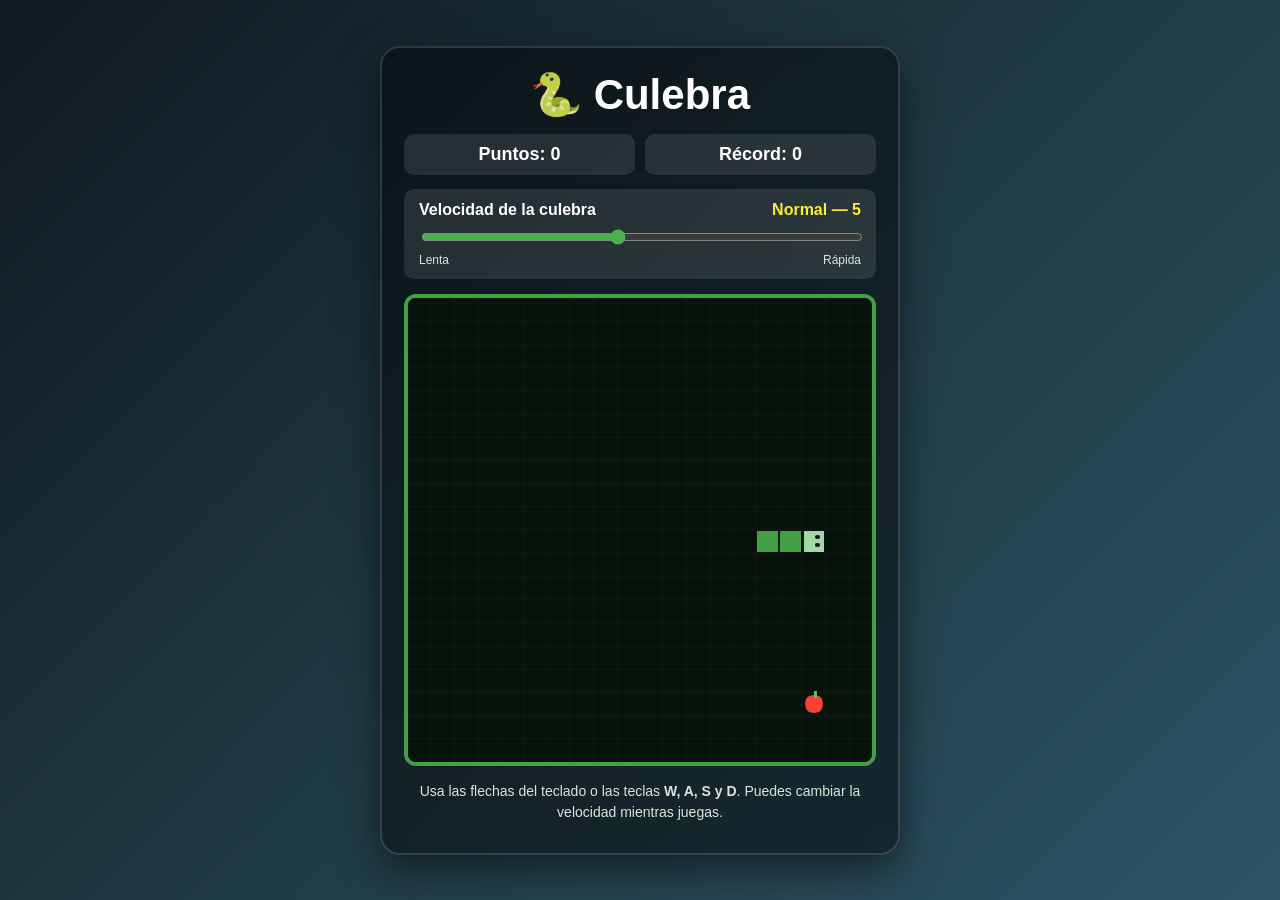
==== commit b26ca273: "update" ====
--- a/culebra/index.html
+++ b/culebra/index.html
@@ -1,100 +1,722 @@
 <!DOCTYPE html>
 <html lang="es">
 <head>
-    <meta charset="UTF-8">
-    <meta name="viewport" content="width=device-width, initial-scale=1.0">
-    <meta name="description" content="Juego interactivo de la culebra (Snake) dinámico, animado y adaptable para computadora y móvil.">
-    <meta name="author" content="Nombre Completo del Estudiante">
-    <meta name="theme-color" content="#10b981">
-    <title>Culebra Clásica - Juego Interactivo</title>
-    <link rel="stylesheet" href="./css/styles.css">
-    <script src="./js/app.js" defer></script>
+  <meta charset="UTF-8">
+  <meta name="viewport" content="width=device-width, initial-scale=1.0">
+
+  <title>Juego de la Culebra</title>
+
+  <style>
+    * {
+      box-sizing: border-box;
+    }
+
+    body {
+      margin: 0;
+      min-height: 100vh;
+      display: flex;
+      justify-content: center;
+      align-items: center;
+      padding: 20px;
+      font-family: Arial, Helvetica, sans-serif;
+      color: white;
+      background: linear-gradient(135deg, #101820, #203a43, #2c5364);
+    }
+
+    .juego {
+      width: min(95vw, 520px);
+      padding: 22px;
+      text-align: center;
+      background: rgba(0, 0, 0, 0.45);
+      border: 2px solid rgba(255, 255, 255, 0.15);
+      border-radius: 20px;
+      box-shadow: 0 15px 40px rgba(0, 0, 0, 0.5);
+      backdrop-filter: blur(8px);
+    }
+
+    h1 {
+      margin: 0 0 15px;
+      font-size: clamp(28px, 6vw, 42px);
+    }
+
+    .informacion {
+      display: flex;
+      justify-content: space-between;
+      gap: 10px;
+      margin-bottom: 14px;
+    }
+
+    .marcador {
+      flex: 1;
+      padding: 10px;
+      font-size: 18px;
+      font-weight: bold;
+      background: rgba(255, 255, 255, 0.1);
+      border-radius: 10px;
+    }
+
+    /* Control de velocidad */
+
+    .control-velocidad {
+      margin-bottom: 15px;
+      padding: 12px 15px;
+      text-align: left;
+      background: rgba(255, 255, 255, 0.1);
+      border-radius: 10px;
+    }
+
+    .control-velocidad label {
+      display: flex;
+      justify-content: space-between;
+      margin-bottom: 8px;
+      font-weight: bold;
+    }
+
+    #textoVelocidad {
+      color: #ffeb3b;
+    }
+
+    #velocidad {
+      width: 100%;
+      cursor: pointer;
+      accent-color: #4caf50;
+    }
+
+    .niveles-velocidad {
+      display: flex;
+      justify-content: space-between;
+      margin-top: 4px;
+      color: #d7e5db;
+      font-size: 12px;
+    }
+
+    .tablero-contenedor {
+      position: relative;
+      width: 100%;
+      aspect-ratio: 1 / 1;
+    }
+
+    canvas {
+      width: 100%;
+      height: 100%;
+      display: block;
+      background-color: #07120b;
+      border: 4px solid #43a047;
+      border-radius: 12px;
+      image-rendering: pixelated;
+      touch-action: none;
+    }
+
+    .mensaje {
+      position: absolute;
+      inset: 0;
+      display: none;
+      justify-content: center;
+      align-items: center;
+      flex-direction: column;
+      padding: 20px;
+      background: rgba(0, 0, 0, 0.8);
+      border-radius: 12px;
+    }
+
+    .mensaje.visible {
+      display: flex;
+    }
+
+    .mensaje h2 {
+      margin: 0 0 8px;
+      font-size: 34px;
+      color: #ffeb3b;
+    }
+
+    .mensaje p {
+      margin: 5px 0 18px;
+      font-size: 18px;
+    }
+
+    button {
+      border: none;
+      border-radius: 10px;
+      cursor: pointer;
+      color: white;
+      font-weight: bold;
+      transition: transform 0.15s, background-color 0.15s;
+    }
+
+    button:active {
+      transform: scale(0.94);
+    }
+
+    #botonReiniciar {
+      padding: 12px 22px;
+      font-size: 17px;
+      background-color: #43a047;
+    }
+
+    #botonReiniciar:hover {
+      background-color: #2e7d32;
+    }
+
+    .instrucciones {
+      margin: 15px 0 8px;
+      color: #d7e5db;
+      font-size: 14px;
+      line-height: 1.5;
+    }
+
+    .controles {
+      width: 210px;
+      margin: 15px auto 0;
+      display: grid;
+      grid-template-columns: repeat(3, 65px);
+      grid-template-rows: repeat(2, 55px);
+      gap: 7px;
+      justify-content: center;
+    }
+
+    .control {
+      font-size: 24px;
+      background: rgba(255, 255, 255, 0.16);
+      border: 1px solid rgba(255, 255, 255, 0.18);
+      user-select: none;
+      touch-action: manipulation;
+    }
+
+    .control:hover {
+      background: rgba(255, 255, 255, 0.28);
+    }
+
+    .arriba {
+      grid-column: 2;
+      grid-row: 1;
+    }
+
+    .izquierda {
+      grid-column: 1;
+      grid-row: 2;
+    }
+
+    .abajo {
+      grid-column: 2;
+      grid-row: 2;
+    }
+
+    .derecha {
+      grid-column: 3;
+      grid-row: 2;
+    }
+
+    @media (min-width: 700px) {
+      .controles {
+        display: none;
+      }
+    }
+  </style>
 </head>
+
 <body>
 
-    <!-- Encabezado del Juego -->
-    <header class="main-header">
-        <div class="logo-container">
-            <span class="snake-icon">🐍</span>
-            <h1>Culebra Clásica</h1>
-        </div>
-        <p class="subtitle">¡Aventúrate a comer todas las manzanas sin chocar!</p>
-    </header>
-
-    <!-- Contenido Principal -->
-    <main class="main-container">
-
-        <!-- Área de Instrucciones -->
-        <section class="instructions-card" aria-labelledby="inst-title">
-            <h2 id="inst-title">📋 ¿Cómo jugar?</h2>
-            <ul>
-                <li><strong>Objetivo:</strong> Guía a la culebra para comer las manzanas rojas y sumar puntos.</li>
-                <li><strong>Controles PC:</strong> Usa las <span>Flechas del teclado</span> o las teclas <span>W, A, S, D</span>.</li>
-                <li><strong>Controles Móvil:</strong> Usa las flechas en pantalla.</li>
-                <li><strong>Regla de oro:</strong> Cada manzana te hace crecer y aumenta la velocidad. ¡No te estrelles con los bordes ni con tu propio cuerpo!</li>
-            </ul>
-        </section>
-
-        <!-- Área Principal del Juego y Marcador -->
-        <section class="game-wrapper">
-            <!-- Información de Estado (Marcador) -->
-            <div class="scoreboard">
-                <div class="score-box">
-                    <span class="score-label">Puntaje</span>
-                    <span id="current-score" class="score-value">0</span>
-                </div>
-                <div class="score-box">
-                    <span class="score-label">Récord</span>
-                    <span id="high-score" class="score-value">0</span>
-                </div>
-                <div class="score-box">
-                    <span class="score-label">Nivel</span>
-                    <span id="current-level" class="score-value">1</span>
-                </div>
-            </div>
-
-            <!-- Tablero de Juego (Canvas) -->
-            <div class="canvas-container">
-                <canvas id="gameCanvas" width="400" height="400"></canvas>
-                
-                <!-- Overlay de Pantalla (Bienvenida / Pausa / Game Over) -->
-                <div id="game-overlay" class="overlay active">
-                    <div class="overlay-content">
-                        <h2 id="overlay-title">🐍 ¿Listo para Jugar?</h2>
-                        <p id="overlay-message">Presiona el botón de abajo para comenzar la aventura.</p>
-                        <button id="btn-start" class="btn btn-primary">▶ Iniciar Juego</button>
-                    </div>
-                </div>
-            </div>
-
-            <!-- Panel de Controles e Interacción -->
-            <div class="controls-panel">
-                <div class="action-buttons">
-                    <button id="btn-restart" class="btn btn-secondary">🔄 Reiniciar</button>
-                    <button id="btn-pause" class="btn btn-accent" disabled>⏸ Pausa</button>
-                </div>
-
-                <!-- D-Pad para Dispositivos Táctiles / Móviles -->
-                <div class="dpad-container" aria-label="Controles táctiles">
-                    <button id="btn-up" class="dpad-btn up" aria-label="Mover Arriba">▲</button>
-                    <div class="dpad-middle">
-                        <button id="btn-left" class="dpad-btn left" aria-label="Mover Izquierda">◄</button>
-                        <div class="dpad-center"></div>
-                        <button id="btn-right" class="dpad-btn right" aria-label="Mover Derecha">►</button>
-                    </div>
-                    <button id="btn-down" class="dpad-btn down" aria-label="Mover Abajo">▼</button>
-                </div>
-            </div>
-        </section>
-
-    </main>
-
-    <!-- Pie de Página -->
-    <footer class="main-footer">
-        <p><strong>Desarrollado por:</strong> Dylan Garbanzo </p>
-        <p>Sección: 11-9 | Curso Lectivo 2026</p>
-        <p>Liceo UNESCO - Tecnologías de la Información y la Comunicación</p>
-    </footer>
+  <main class="juego">
+
+    <h1>🐍 Culebra</h1>
+
+    <section class="informacion">
+      <div class="marcador">
+        Puntos: <span id="puntos">0</span>
+      </div>
+
+      <div class="marcador">
+        Récord: <span id="record">0</span>
+      </div>
+    </section>
+
+    <!-- Control para modificar la velocidad -->
+
+    <section class="control-velocidad">
+      <label for="velocidad">
+        <span>Velocidad de la culebra</span>
+        <span id="textoVelocidad">Normal — 5</span>
+      </label>
+
+      <input
+        type="range"
+        id="velocidad"
+        min="1"
+        max="10"
+        value="5"
+        step="1"
+      >
+
+      <div class="niveles-velocidad">
+        <span>Lenta</span>
+        <span>Rápida</span>
+      </div>
+    </section>
+
+    <div class="tablero-contenedor">
+
+      <canvas id="tablero" width="400" height="400"></canvas>
+
+      <div id="mensaje" class="mensaje">
+        <h2>¡Perdiste!</h2>
+
+        <p>
+          Puntuación:
+          <span id="puntosFinales">0</span>
+        </p>
+
+        <button id="botonReiniciar">
+          Jugar de nuevo
+        </button>
+      </div>
+
+    </div>
+
+    <p class="instrucciones">
+      Usa las flechas del teclado o las teclas
+      <strong>W, A, S y D</strong>.
+      Puedes cambiar la velocidad mientras juegas.
+    </p>
+
+    <section class="controles" aria-label="Controles táctiles">
+      <button class="control arriba" data-direccion="arriba">▲</button>
+      <button class="control izquierda" data-direccion="izquierda">◀</button>
+      <button class="control abajo" data-direccion="abajo">▼</button>
+      <button class="control derecha" data-direccion="derecha">▶</button>
+    </section>
+
+  </main>
+
+  <script>
+    "use strict";
+
+    const canvas = document.getElementById("tablero");
+    const contexto = canvas.getContext("2d");
+
+    const elementoPuntos = document.getElementById("puntos");
+    const elementoRecord = document.getElementById("record");
+    const elementoMensaje = document.getElementById("mensaje");
+    const elementoPuntosFinales =
+      document.getElementById("puntosFinales");
+
+    const botonReiniciar =
+      document.getElementById("botonReiniciar");
+
+    const controlVelocidad =
+      document.getElementById("velocidad");
+
+    const textoVelocidad =
+      document.getElementById("textoVelocidad");
+
+    const tamanoCelda = 20;
+    const columnas = canvas.width / tamanoCelda;
+    const filas = canvas.height / tamanoCelda;
+
+    let culebra;
+    let comida;
+    let direccion;
+    let siguienteDireccion;
+    let puntos;
+    let temporizador;
+    let juegoTerminado;
+
+    /*
+      La velocidad se maneja mediante milisegundos.
+
+      Más milisegundos = movimiento más lento.
+      Menos milisegundos = movimiento más rápido.
+    */
+
+    let nivelVelocidad = Number(controlVelocidad.value);
+    let velocidadActual = calcularVelocidad();
+
+    let record =
+      Number(localStorage.getItem("recordCulebra")) || 0;
+
+    elementoRecord.textContent = record;
+
+    function calcularVelocidad() {
+      /*
+        Nivel 1  = 230 milisegundos
+        Nivel 5  = 150 milisegundos
+        Nivel 10 = 50 milisegundos
+      */
+
+      return 250 - nivelVelocidad * 20;
+    }
+
+    function obtenerNombreVelocidad() {
+      if (nivelVelocidad <= 3) {
+        return "Lenta";
+      }
+
+      if (nivelVelocidad <= 6) {
+        return "Normal";
+      }
+
+      if (nivelVelocidad <= 8) {
+        return "Rápida";
+      }
+
+      return "Extrema";
+    }
+
+    function actualizarTextoVelocidad() {
+      textoVelocidad.textContent =
+        obtenerNombreVelocidad() + " — " + nivelVelocidad;
+    }
+
+    function iniciarJuego() {
+      clearTimeout(temporizador);
+
+      culebra = [
+        { x: 10, y: 10 },
+        { x: 9, y: 10 },
+        { x: 8, y: 10 }
+      ];
+
+      direccion = { x: 1, y: 0 };
+      siguienteDireccion = { x: 1, y: 0 };
+
+      puntos = 0;
+      juegoTerminado = false;
+
+      velocidadActual = calcularVelocidad();
+
+      elementoPuntos.textContent = puntos;
+      elementoMensaje.classList.remove("visible");
+
+      crearComida();
+      dibujar();
+      ejecutarJuego();
+    }
+
+    function ejecutarJuego() {
+      if (juegoTerminado) {
+        return;
+      }
+
+      actualizar();
+      dibujar();
+
+      temporizador = setTimeout(
+        ejecutarJuego,
+        velocidadActual
+      );
+    }
+
+    function actualizar() {
+      direccion = siguienteDireccion;
+
+      const cabezaActual = culebra[0];
+
+      const nuevaCabeza = {
+        x: cabezaActual.x + direccion.x,
+        y: cabezaActual.y + direccion.y
+      };
+
+      const chocaConPared =
+        nuevaCabeza.x < 0 ||
+        nuevaCabeza.x >= columnas ||
+        nuevaCabeza.y < 0 ||
+        nuevaCabeza.y >= filas;
+
+      const chocaConsigoMisma = culebra.some(
+        parte =>
+          parte.x === nuevaCabeza.x &&
+          parte.y === nuevaCabeza.y
+      );
+
+      if (chocaConPared || chocaConsigoMisma) {
+        terminarJuego();
+        return;
+      }
+
+      culebra.unshift(nuevaCabeza);
+
+      const comio =
+        nuevaCabeza.x === comida.x &&
+        nuevaCabeza.y === comida.y;
+
+      if (comio) {
+        puntos++;
+        elementoPuntos.textContent = puntos;
+
+        actualizarRecord();
+        crearComida();
+      } else {
+        culebra.pop();
+      }
+    }
+
+    function crearComida() {
+      let posicionValida = false;
+
+      while (!posicionValida) {
+        comida = {
+          x: Math.floor(Math.random() * columnas),
+          y: Math.floor(Math.random() * filas)
+        };
+
+        posicionValida = !culebra.some(
+          parte =>
+            parte.x === comida.x &&
+            parte.y === comida.y
+        );
+      }
+    }
+
+    function dibujar() {
+      dibujarFondo();
+      dibujarComida();
+      dibujarCulebra();
+    }
+
+    function dibujarFondo() {
+      contexto.fillStyle = "#07120b";
+      contexto.fillRect(
+        0,
+        0,
+        canvas.width,
+        canvas.height
+      );
+
+      contexto.strokeStyle =
+        "rgba(255, 255, 255, 0.035)";
+
+      contexto.lineWidth = 1;
+
+      for (
+        let x = 0;
+        x <= canvas.width;
+        x += tamanoCelda
+      ) {
+        contexto.beginPath();
+        contexto.moveTo(x, 0);
+        contexto.lineTo(x, canvas.height);
+        contexto.stroke();
+      }
+
+      for (
+        let y = 0;
+        y <= canvas.height;
+        y += tamanoCelda
+      ) {
+        contexto.beginPath();
+        contexto.moveTo(0, y);
+        contexto.lineTo(canvas.width, y);
+        contexto.stroke();
+      }
+    }
+
+    function dibujarCulebra() {
+      culebra.forEach((parte, indice) => {
+        contexto.fillStyle =
+          indice === 0 ? "#a5d6a7" : "#43a047";
+
+        contexto.fillRect(
+          parte.x * tamanoCelda + 1,
+          parte.y * tamanoCelda + 1,
+          tamanoCelda - 2,
+          tamanoCelda - 2
+        );
+
+        if (indice === 0) {
+          dibujarOjos(parte);
+        }
+      });
+    }
+
+    function dibujarOjos(cabeza) {
+      const baseX = cabeza.x * tamanoCelda;
+      const baseY = cabeza.y * tamanoCelda;
+
+      contexto.fillStyle = "#111";
+
+      let ojo1 = { x: 6, y: 6 };
+      let ojo2 = { x: 13, y: 6 };
+
+      if (direccion.y === 1) {
+        ojo1 = { x: 6, y: 13 };
+        ojo2 = { x: 13, y: 13 };
+      } else if (direccion.x === -1) {
+        ojo1 = { x: 6, y: 6 };
+        ojo2 = { x: 6, y: 13 };
+      } else if (direccion.x === 1) {
+        ojo1 = { x: 13, y: 6 };
+        ojo2 = { x: 13, y: 13 };
+      }
+
+      contexto.beginPath();
+
+      contexto.arc(
+        baseX + ojo1.x,
+        baseY + ojo1.y,
+        2,
+        0,
+        Math.PI * 2
+      );
+
+      contexto.arc(
+        baseX + ojo2.x,
+        baseY + ojo2.y,
+        2,
+        0,
+        Math.PI * 2
+      );
+
+      contexto.fill();
+    }
+
+    function dibujarComida() {
+      const centroX =
+        comida.x * tamanoCelda + tamanoCelda / 2;
+
+      const centroY =
+        comida.y * tamanoCelda + tamanoCelda / 2;
+
+      contexto.fillStyle = "#f44336";
+      contexto.beginPath();
+
+      contexto.arc(
+        centroX,
+        centroY,
+        tamanoCelda / 2.5,
+        0,
+        Math.PI * 2
+      );
+
+      contexto.fill();
+
+      contexto.fillStyle = "#66bb6a";
+
+      contexto.fillRect(
+        centroX,
+        centroY - 11,
+        3,
+        6
+      );
+    }
+
+    function cambiarDireccion(nuevaDireccion) {
+      const direccionContraria =
+        nuevaDireccion.x === -direccion.x &&
+        nuevaDireccion.y === -direccion.y;
+
+      if (!direccionContraria) {
+        siguienteDireccion = nuevaDireccion;
+      }
+    }
+
+    function actualizarRecord() {
+      if (puntos > record) {
+        record = puntos;
+
+        localStorage.setItem(
+          "recordCulebra",
+          record
+        );
+
+        elementoRecord.textContent = record;
+      }
+    }
+
+    function terminarJuego() {
+      juegoTerminado = true;
+
+      clearTimeout(temporizador);
+
+      elementoPuntosFinales.textContent = puntos;
+      elementoMensaje.classList.add("visible");
+    }
+
+    /*
+      Cambiar la velocidad utilizando el control deslizante.
+      El cambio se aplica mientras la partida está activa.
+    */
+
+    controlVelocidad.addEventListener("input", () => {
+      nivelVelocidad = Number(controlVelocidad.value);
+      velocidadActual = calcularVelocidad();
+
+      actualizarTextoVelocidad();
+    });
+
+    document.addEventListener("keydown", event => {
+      const tecla = event.key.toLowerCase();
+
+      const teclasControl = [
+        "arrowup",
+        "arrowdown",
+        "arrowleft",
+        "arrowright",
+        "w",
+        "a",
+        "s",
+        "d"
+      ];
+
+      if (teclasControl.includes(tecla)) {
+        event.preventDefault();
+      }
+
+      switch (tecla) {
+        case "arrowup":
+        case "w":
+          cambiarDireccion({ x: 0, y: -1 });
+          break;
+
+        case "arrowdown":
+        case "s":
+          cambiarDireccion({ x: 0, y: 1 });
+          break;
+
+        case "arrowleft":
+        case "a":
+          cambiarDireccion({ x: -1, y: 0 });
+          break;
+
+        case "arrowright":
+        case "d":
+          cambiarDireccion({ x: 1, y: 0 });
+          break;
+
+        case "enter":
+          if (juegoTerminado) {
+            iniciarJuego();
+          }
+          break;
+      }
+    });
+
+    document
+      .querySelectorAll(".control")
+      .forEach(boton => {
+        boton.addEventListener("pointerdown", () => {
+          const direccionBoton =
+            boton.dataset.direccion;
+
+          const direcciones = {
+            arriba: { x: 0, y: -1 },
+            abajo: { x: 0, y: 1 },
+            izquierda: { x: -1, y: 0 },
+            derecha: { x: 1, y: 0 }
+          };
+
+          cambiarDireccion(
+            direcciones[direccionBoton]
+          );
+        });
+      });
+
+    botonReiniciar.addEventListener(
+      "click",
+      iniciarJuego
+    );
+
+    actualizarTextoVelocidad();
+    iniciarJuego();
+  </script>
 
 </body>
 </html>
